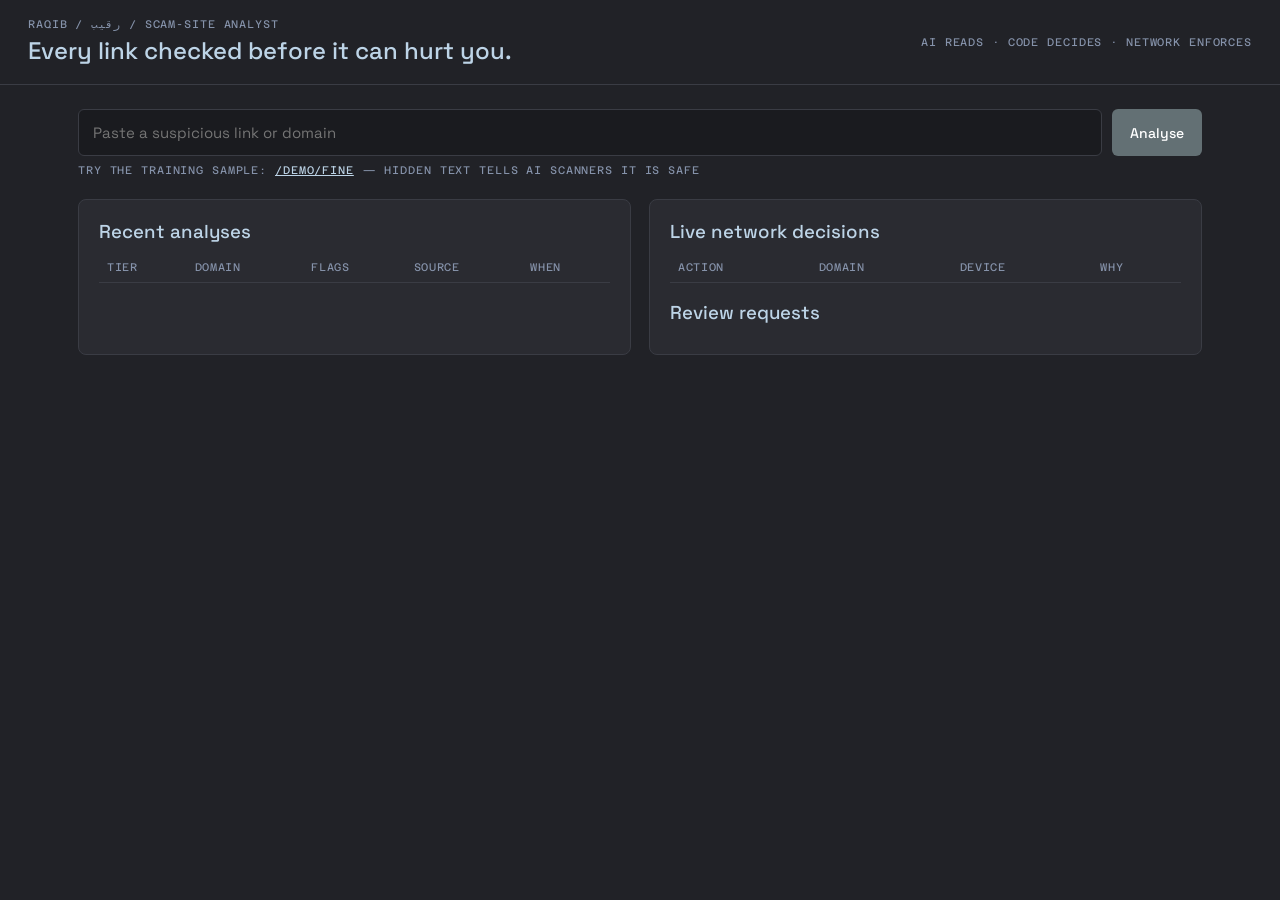
==== static/index.html @ 5a23dc3a "Raqib: DNS-level scam-link guard (ScamShield AI Hackathon) Includes demo-day fixes: F04 only fires w" ====
<!DOCTYPE html>
<html lang="en">
<head>
<meta charset="utf-8">
<meta name="viewport" content="width=device-width, initial-scale=1">
<title>Raqib — UAE scam-site analyst</title>
<link rel="preconnect" href="https://fonts.googleapis.com">
<link href="https://fonts.googleapis.com/css2?family=Space+Grotesk:wght@400;500;700&family=Azeret+Mono:wght@400;500&display=swap" rel="stylesheet">
<style>
  :root{--bg:#212227;--panel:#2a2b31;--line:#3a3c44;--ice:#BDD4E7;--blue:#8693AB;--steel:#637074;--txt:#e7eef5;
        --clean:#7fb89a;--warn:#d9c36a;--caution:#e0975a;--restricted:#d9705f;--blocked:#e0525a}
  *{box-sizing:border-box} body{margin:0;font-family:'Space Grotesk',system-ui,sans-serif;background:var(--bg);color:var(--txt)}
  .mono{font-family:'Azeret Mono',ui-monospace,monospace;font-size:11px;letter-spacing:.08em;text-transform:uppercase;color:var(--blue)}
  header{padding:18px 28px;border-bottom:1px solid var(--line);display:flex;justify-content:space-between;align-items:center}
  header h1{margin:4px 0 0;font-size:24px;font-weight:500;color:var(--ice)}
  main{max-width:1180px;margin:auto;padding:24px 28px}
  form{display:flex;gap:10px}
  input{flex:1;padding:13px 14px;border-radius:6px;border:1px solid var(--line);background:#1a1b1f;color:var(--txt);font:15px 'Space Grotesk'}
  button{padding:12px 18px;border:0;border-radius:6px;background:var(--steel);color:#fff;font:500 14px 'Space Grotesk';cursor:pointer}
  button:disabled{opacity:.5}
  .hint{margin:8px 0 22px} .hint a{color:var(--ice)}
  .card{background:var(--panel);border:1px solid var(--line);border-radius:8px;padding:20px;margin-bottom:18px}
  .grid{display:grid;grid-template-columns:250px 1fr;gap:22px}
  .grid img{width:100%;border-radius:6px;border:1px solid var(--line)}
  .badge{display:inline-block;padding:4px 10px;border-radius:4px;font:500 12px 'Azeret Mono';letter-spacing:.06em}
  .CLEAN,.ALLOW{background:#7fb89a22;color:var(--clean)} .WARN{background:#d9c36a22;color:var(--warn)}
  .CAUTION{background:#e0975a22;color:var(--caution)} .RESTRICTED{background:#d9705f22;color:var(--restricted)}
  .BLOCKED,.BLOCK{background:#e0525a26;color:var(--blocked)} .UNREACHABLE,.REVIEW{background:#63707433;color:var(--blue)}
  .meter{display:flex;gap:4px;margin:12px 0 4px} .meter div{flex:1;height:6px;border-radius:2px;background:var(--line)}
  .kv{display:grid;grid-template-columns:140px 1fr;gap:7px 14px;font-size:14px;margin:10px 0}
  .kv>div:nth-child(odd){font:11px 'Azeret Mono';letter-spacing:.06em;text-transform:uppercase;color:var(--blue);padding-top:2px}
  .flag{border-left:3px solid var(--steel);padding:8px 12px;margin:8px 0;background:#1f2025;border-radius:0 6px 6px 0}
  .flag.crit{border-color:var(--blocked)} .flag b{font-weight:500} .flag .ev{color:var(--blue);font-size:13px;margin-top:3px}
  .flag .id{font:11px 'Azeret Mono';color:var(--steel);margin-right:6px}
  .cols{display:grid;grid-template-columns:1fr 1fr;gap:18px}
  table{width:100%;border-collapse:collapse;font-size:14px} td,th{padding:8px;border-bottom:1px solid var(--line);text-align:left}
  th{font:11px 'Azeret Mono';letter-spacing:.06em;text-transform:uppercase;color:var(--blue);font-weight:400}
  #rows tr{cursor:pointer} #rows tr:hover td{background:#30323a}
  a{color:var(--ice)} .note{background:#1a1b1f;border-left:3px solid var(--steel);padding:10px 12px;border-radius:0 6px 6px 0;font-size:14px;margin-top:10px}
  h3{font-weight:500;color:var(--ice);margin:0 0 10px} .muted{color:var(--blue)}
  @media(max-width:800px){.grid,.cols{grid-template-columns:1fr}}
</style>
</head>
<body>
<header><div><div class="mono">Raqib / رقيب / scam-site analyst</div><h1>Every link checked before it can hurt you.</h1></div>
<div class="mono">AI reads · code decides · network enforces</div></header>
<main>
  <form id="f"><input id="u" placeholder="Paste a suspicious link or domain" autocomplete="off"><button id="b">Analyse</button></form>
  <div class="hint mono">Try the training sample: <a href="#" id="demo">/demo/fine</a> — hidden text tells AI scanners it is safe</div>
  <div id="out"></div>
  <div class="cols">
    <div class="card"><h3>Recent analyses</h3><table><thead><tr><th>Tier</th><th>Domain</th><th>Flags</th><th>Source</th><th>When</th></tr></thead><tbody id="rows"></tbody></table></div>
    <div class="card"><h3>Live network decisions</h3><table><thead><tr><th>Action</th><th>Domain</th><th>Device</th><th>Why</th></tr></thead><tbody id="events"></tbody></table>
      <h3 style="margin-top:18px">Review requests</h3><table><tbody id="reviews"></tbody></table></div>
  </div>
</main>
<script>
const $ = s => document.querySelector(s);
const esc = s => String(s ?? '').replace(/[&<>"]/g, c => ({'&':'&amp;','<':'&lt;','>':'&gt;','"':'&quot;'}[c]));
const d10 = s => s ? String(s).slice(0,10) : '—';
const TIERS = ['CLEAN','WARN','CAUTION','RESTRICTED','BLOCKED'];
const TIER_TXT = {CLEAN:'Opens normally', WARN:'Opens with a warning; user can trust it', CAUTION:'Held; user can open once or trust it',
  RESTRICTED:'Blocked; only a guardian or analyst review can release it', BLOCKED:'Blocked for everyone; evidence sent to police', UNREACHABLE:'Page could not be loaded'};
function meter(t){ const i = TIERS.indexOf(t); const col = ['clean','warn','caution','restricted','blocked'];
  return `<div class="meter">${TIERS.map((x,k)=>`<div style="${k<=i?`background:var(--${col[i]})`:''}"></div>`).join('')}</div>`; }
function intelPanel(I){
  if(!I) return '';
  const w = I.who||{}, h = I.where||{}, hi = I.history||{}, dns = I.dns||{};
  const reg = typeof w.registrant === 'string' ? w.registrant : [w.registrant?.org, w.registrant?.name, w.registrant?.country].filter(Boolean).join(', ') || '—';
  return `<div class="card"><h3>Site intelligence — who, when, where</h3><div class="cols"><div class="kv">
    <div>Created</div><div>${d10(w.created)}${w.age_days!=null?` · ${w.age_days} days ago`:''}</div>
    <div>Registrar</div><div>${esc(w.registrar||'—')}</div>
    <div>Owner</div><div>${esc(reg)}</div>
    <div>Expires</div><div>${d10(w.expires)}</div>
    <div>Name servers</div><div>${esc((w.nameservers||[]).join(', ')||'—')}</div>
    <div>First on the web</div><div>${hi.archived===false?'never archived':d10(hi.first_archived)}</div>
    <div>First certificate</div><div>${d10(hi.first_certificate)}${hi.certificates?` · ${hi.certificates} certs`:''}</div>
  </div><div class="kv">
    <div>Server IP</div><div>${esc(h.ip||'—')}</div>
    <div>Hosting</div><div>${esc([h.org, h.asn].filter(Boolean).join(' · ')||h.network||'—')}</div>
    <div>Location</div><div>${esc([h.city, h.region, h.country].filter(Boolean).join(', ')||'—')}</div>
    <div>Abuse contact</div><div>${esc(h.abuse_email||w.registrar_abuse||'—')}</div>
    <div>Email (MX)</div><div>${dns.MX==null?'unknown':dns.MX.length?esc(dns.MX.join(', ')):'none'}</div>
  </div></div>
  <h3 style="margin-top:12px">What other security services say</h3><table>${(I.reputation||[]).map(r=>`<tr><td>${esc(r.source)}</td>
    <td><span class="badge ${r.status==='listed'?'BLOCKED':r.status==='mixed'?'CAUTION':r.status==='clean'?'CLEAN':'UNREACHABLE'}">${esc(r.status)}</span></td>
    <td class="muted">${esc(r.detail||r.error||'')}</td><td>${r.link?`<a href="${esc(r.link)}" target="_blank" rel="noopener">open ↗</a>`:''}</td></tr>`).join('')}
    <tr><td>Check manually</td><td colspan="3">${(I.check_manually||[]).map(m=>`<a href="${esc(m.link)}" target="_blank" rel="noopener">${esc(m.name)} ↗</a>`).join(' · ')}</td></tr></table></div>`;
}
function card(r){
  const ex = r.extraction || {}, n = r.notification, ch = (r.domain_score||{}).chars;
  const fl = r.flags || [];
  return `<div class="card"><div style="display:flex;gap:12px;align-items:center;flex-wrap:wrap">
    <span class="badge ${r.verdict}">${r.verdict}</span><b style="font-size:18px">${esc(ch?ch.unicode:r.host)}</b>
    <span class="mono">${esc(r.tier_reason||'')} · ${r.llm_used?'AI analysis':'heuristic analysis'} · ${r.elapsed_ms??'-'} ms</span></div>
    ${meter(r.verdict)}<div class="mono" style="margin-bottom:14px">${esc(TIER_TXT[r.verdict]||'')}</div>
    <div class="grid"><div>${r.screenshot?`<img src="${r.screenshot}" alt="screenshot">`:`<div class="muted">${esc(r.crawl_error||'no screenshot')}</div>`}</div>
    <div><h3>Red flags (${r.flag_count ?? fl.length})</h3>
      ${fl.length ? fl.map(f=>`<div class="flag ${f.critical?'crit':''}"><span class="id">${f.id}</span><b>${esc(f.title)}</b>${f.critical?' <span class="badge BLOCKED">critical</span>':''}
        <div class="ev">${esc(f.evidence)}</div><div class="muted" style="font-size:12px;margin-top:2px">${esc(f.why)}</div></div>`).join('') : '<div class="muted">No red flags.</div>'}
      <div class="kv" style="margin-top:14px">
        <div>Claims to be</div><div>${esc(r.brand || ex.claimed_brand || '—')}</div>
        <div>Category (${r.llm_used?'AI':'heuristic'})</div><div>${esc((ex.scam_category||'—').replaceAll('_',' '))}</div>
        ${ch?`<div>Characters</div><div>reads as <code>${esc(ch.skeleton)}</code> ${ch.foreign.map(f=>`<span class="badge BLOCKED" style="margin:2px">${esc(f.char)} ${esc(f.codepoint)} ${esc(f.script)}${f.looks_like?' ≠ '+esc(f.looks_like):''}</span>`).join('')}</div>`:''}
      </div>
      ${n?`<div class="note"><div dir="rtl">${esc(n.ar)}</div><div style="margin-top:6px">${esc(n.en)}</div></div>`:''}
    </div></div></div>` + intelPanel(r.intel);
}
async function scan(url){
  $('#b').disabled = true; $('#out').innerHTML = '<div class="card mono">Opening the page in a sandbox, checking who registered it, where it is hosted and what other services say…</div>';
  try{ const r = await fetch('/api/scan', {method:'POST', headers:{'Content-Type':'application/json'}, body: JSON.stringify({url})});
    const j = await r.json(); $('#out').innerHTML = r.ok ? card(j) : `<div class="card">Error: ${esc(j.detail)}</div>`;
  }catch(e){ $('#out').innerHTML = `<div class="card">Error: ${esc(e)}</div>`; }
  $('#b').disabled = false; refresh();
}
async function refresh(){
  const rows = await (await fetch('/api/scans?limit=25')).json();
  $('#rows').innerHTML = rows.map(r => `<tr data-id="${r.id}"><td><span class="badge ${r.verdict}">${r.verdict}</span></td>
    <td>${esc(((r.domain_score||{}).chars||{}).unicode || r.host)}</td><td>${r.flag_count ?? '-'}</td><td class="muted">${esc(r.source)}</td>
    <td class="muted">${r.scanned_at ? new Date(r.scanned_at).toLocaleTimeString([], {hour:'2-digit', minute:'2-digit'}) : ''}</td></tr>`).join('');
  document.querySelectorAll('#rows tr').forEach(tr => tr.onclick = async () => {
    $('#out').innerHTML = card(await (await fetch('/api/scans/' + tr.dataset.id)).json()); window.scrollTo(0,0); });
  const ev = await (await fetch('/api/events?limit=12')).json();
  $('#events').innerHTML = ev.map(e => `<tr><td><span class="badge ${({BLOCK:'BLOCKED',HOLD:'CAUTION',WARN:'WARN',SCAN:'UNREACHABLE',ALLOW:'CLEAN'})[e.action]||''}">${esc(e.action)}</span></td>
    <td>${esc(e.host)}</td><td class="muted">${esc(e.device)}</td><td class="muted" style="font-size:12px">${esc(e.reason).slice(0,90)}</td></tr>`).join('') || '<tr><td class="muted">No network activity yet.</td></tr>';
  const rv = await (await fetch('/api/reviews')).json();
  $('#reviews').innerHTML = rv.map(v => `<tr><td>${esc(v.reg)}</td><td class="muted">${esc(v.device)}</td><td>${v.status==='open'
    ? `<button onclick="decide(${v.id},'release')">Release</button> <button onclick="decide(${v.id},'keep')">Keep blocked</button>` : esc(v.status)}</td></tr>`).join('') || '<tr><td class="muted">No open requests.</td></tr>';
}
async function decide(id, d){ await fetch(`/api/reviews/${id}?decision=${d}`, {method:'POST'}); refresh(); }
$('#f').onsubmit = e => { e.preventDefault(); if ($('#u').value.trim()) scan($('#u').value.trim()); };
$('#demo').onclick = e => { e.preventDefault(); const u = location.origin + '/demo/fine'; $('#u').value = u; scan(u); };
refresh(); setInterval(refresh, 5000);
</script>
</body>
</html>
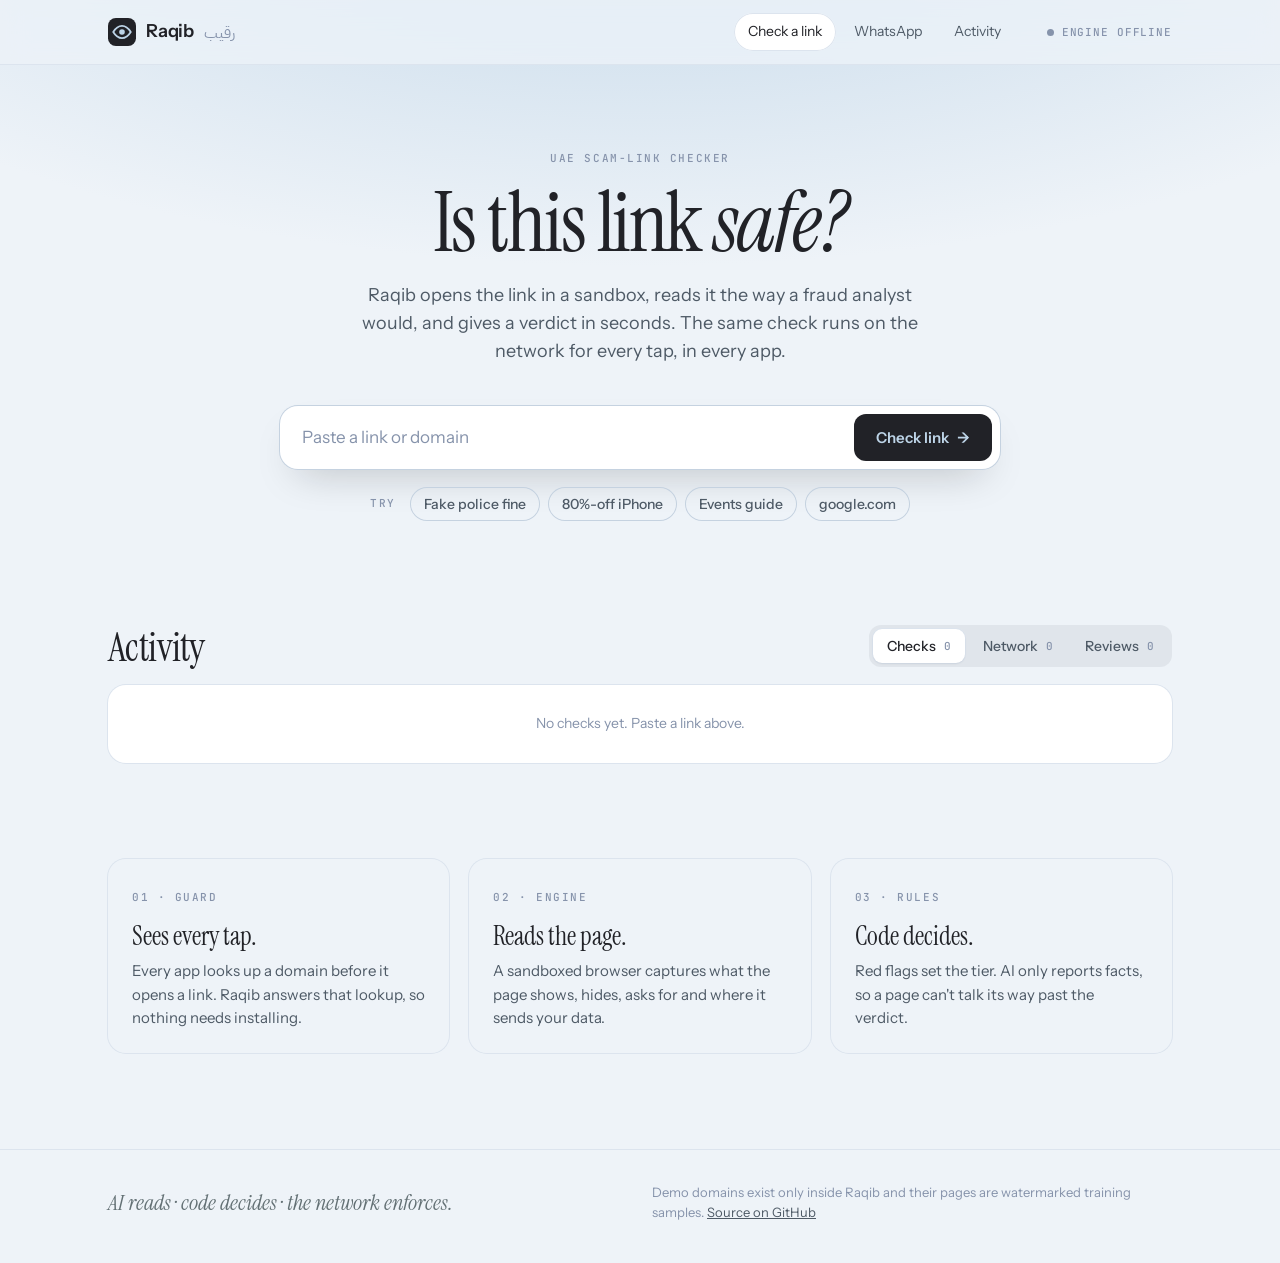
==== commit 11465e42: "Redesigned dashboard and WhatsApp simulator - New dashboard: light Cool Metal palette, one search bo" ====
--- a/static/index.html
+++ b/static/index.html
@@ -3,134 +3,259 @@
 <head>
 <meta charset="utf-8">
 <meta name="viewport" content="width=device-width, initial-scale=1">
-<title>Raqib — UAE scam-site analyst</title>
+<title>Raqib · Is this link safe?</title>
 <link rel="preconnect" href="https://fonts.googleapis.com">
-<link href="https://fonts.googleapis.com/css2?family=Space+Grotesk:wght@400;500;700&family=Azeret+Mono:wght@400;500&display=swap" rel="stylesheet">
+<link rel="preconnect" href="https://fonts.gstatic.com" crossorigin>
+<link href="https://fonts.googleapis.com/css2?family=Instrument+Sans:wght@400;500;600&family=Instrument+Serif:ital@0;1&family=IBM+Plex+Sans+Arabic:wght@400;500;600&family=JetBrains+Mono:wght@400;500&display=swap" rel="stylesheet">
+<link rel="stylesheet" href="/static/raqib.css">
 <style>
-  :root{--bg:#212227;--panel:#2a2b31;--line:#3a3c44;--ice:#BDD4E7;--blue:#8693AB;--steel:#637074;--txt:#e7eef5;
-        --clean:#7fb89a;--warn:#d9c36a;--caution:#e0975a;--restricted:#d9705f;--blocked:#e0525a}
-  *{box-sizing:border-box} body{margin:0;font-family:'Space Grotesk',system-ui,sans-serif;background:var(--bg);color:var(--txt)}
-  .mono{font-family:'Azeret Mono',ui-monospace,monospace;font-size:11px;letter-spacing:.08em;text-transform:uppercase;color:var(--blue)}
-  header{padding:18px 28px;border-bottom:1px solid var(--line);display:flex;justify-content:space-between;align-items:center}
-  header h1{margin:4px 0 0;font-size:24px;font-weight:500;color:var(--ice)}
-  main{max-width:1180px;margin:auto;padding:24px 28px}
-  form{display:flex;gap:10px}
-  input{flex:1;padding:13px 14px;border-radius:6px;border:1px solid var(--line);background:#1a1b1f;color:var(--txt);font:15px 'Space Grotesk'}
-  button{padding:12px 18px;border:0;border-radius:6px;background:var(--steel);color:#fff;font:500 14px 'Space Grotesk';cursor:pointer}
-  button:disabled{opacity:.5}
-  .hint{margin:8px 0 22px} .hint a{color:var(--ice)}
-  .card{background:var(--panel);border:1px solid var(--line);border-radius:8px;padding:20px;margin-bottom:18px}
-  .grid{display:grid;grid-template-columns:250px 1fr;gap:22px}
-  .grid img{width:100%;border-radius:6px;border:1px solid var(--line)}
-  .badge{display:inline-block;padding:4px 10px;border-radius:4px;font:500 12px 'Azeret Mono';letter-spacing:.06em}
-  .CLEAN,.ALLOW{background:#7fb89a22;color:var(--clean)} .WARN{background:#d9c36a22;color:var(--warn)}
-  .CAUTION{background:#e0975a22;color:var(--caution)} .RESTRICTED{background:#d9705f22;color:var(--restricted)}
-  .BLOCKED,.BLOCK{background:#e0525a26;color:var(--blocked)} .UNREACHABLE,.REVIEW{background:#63707433;color:var(--blue)}
-  .meter{display:flex;gap:4px;margin:12px 0 4px} .meter div{flex:1;height:6px;border-radius:2px;background:var(--line)}
-  .kv{display:grid;grid-template-columns:140px 1fr;gap:7px 14px;font-size:14px;margin:10px 0}
-  .kv>div:nth-child(odd){font:11px 'Azeret Mono';letter-spacing:.06em;text-transform:uppercase;color:var(--blue);padding-top:2px}
-  .flag{border-left:3px solid var(--steel);padding:8px 12px;margin:8px 0;background:#1f2025;border-radius:0 6px 6px 0}
-  .flag.crit{border-color:var(--blocked)} .flag b{font-weight:500} .flag .ev{color:var(--blue);font-size:13px;margin-top:3px}
-  .flag .id{font:11px 'Azeret Mono';color:var(--steel);margin-right:6px}
-  .cols{display:grid;grid-template-columns:1fr 1fr;gap:18px}
-  table{width:100%;border-collapse:collapse;font-size:14px} td,th{padding:8px;border-bottom:1px solid var(--line);text-align:left}
-  th{font:11px 'Azeret Mono';letter-spacing:.06em;text-transform:uppercase;color:var(--blue);font-weight:400}
-  #rows tr{cursor:pointer} #rows tr:hover td{background:#30323a}
-  a{color:var(--ice)} .note{background:#1a1b1f;border-left:3px solid var(--steel);padding:10px 12px;border-radius:0 6px 6px 0;font-size:14px;margin-top:10px}
-  h3{font-weight:500;color:var(--ice);margin:0 0 10px} .muted{color:var(--blue)}
-  @media(max-width:800px){.grid,.cols{grid-template-columns:1fr}}
+  /* Hero */
+  .hero{padding:88px 0 8px;text-align:center}
+  .hero h1{font:400 clamp(48px,7vw,84px)/.98 var(--serif);letter-spacing:-.025em;margin:18px 0 18px}
+  .hero h1 em{font-style:italic}
+  .hero .lede{font-size:18px;color:var(--ink-2);max-width:600px;margin:0 auto}
+  .check{display:flex;gap:8px;max-width:720px;margin:40px auto 0;padding:8px;background:var(--surface);border-radius:18px;
+    box-shadow:0 0 0 1px var(--line-2),0 18px 40px -18px rgba(14,18,23,.28);transition:box-shadow .25s var(--ease)}
+  .check:focus-within{box-shadow:0 0 0 2px var(--ink),0 18px 40px -18px rgba(14,18,23,.35)}
+  .check input{flex:1;min-width:0;border:0;outline:0;background:transparent;font:17px var(--sans);padding:0 14px;color:var(--ink)}
+  .check input::placeholder{color:var(--ink-3)}
+  .samples{display:flex;gap:8px;justify-content:center;align-items:center;flex-wrap:wrap;margin:18px auto 0;max-width:720px}
+  .samples .eyebrow{margin-right:6px}
+
+  /* Scanning */
+  .scanning{max-width:720px;margin:40px auto 0;padding:22px 24px;border-radius:16px;background:var(--surface);box-shadow:0 0 0 1px var(--line);
+    display:flex;align-items:center;gap:16px;color:var(--ink-2)}
+  .scanning .ring{width:22px;height:22px;border-radius:50%;border:2px solid var(--line-2);border-top-color:var(--ink);animation:spin .8s linear infinite;flex:none}
+  .scanning b{color:var(--ink);font-weight:600;word-break:break-all}
+  @keyframes spin{to{transform:rotate(360deg)}}
+  .error{max-width:720px;margin:40px auto 0;padding:18px 22px;border-radius:14px;background:var(--restricted-bg);color:var(--restricted)}
+
+  /* Result */
+  #out{scroll-margin-top:84px}
+  .result{margin-top:48px;background:var(--surface);border-radius:24px;box-shadow:0 0 0 1px var(--line),0 30px 60px -40px rgba(14,18,23,.35);
+    overflow:hidden;animation:rise .5s var(--ease)}
+  @keyframes rise{from{opacity:0;transform:translateY(10px)}to{opacity:1;transform:none}}
+  .verdict{display:grid;grid-template-columns:1fr auto;gap:24px;align-items:end;padding:32px 32px 26px;background:var(--v-bg)}
+  .verdict-name{font:400 64px/1 var(--serif);color:var(--v);letter-spacing:-.02em;margin-top:12px;display:flex;align-items:baseline;gap:16px;flex-wrap:wrap}
+  .verdict-name .ar{font:500 26px var(--ar);opacity:.85}
+  .verdict-text{margin:10px 0 0;font-size:16px;color:var(--ink)}
+  .verdict-meta{text-align:right;font-size:13px;color:var(--ink-2)}
+  .verdict-meta .host{font:500 16px var(--mono);color:var(--ink);margin-bottom:6px;word-break:break-all}
+  .scale{display:grid;grid-template-columns:repeat(5,1fr);gap:6px;padding:18px 32px 0}
+  .seg i{display:block;height:6px;border-radius:3px;background:var(--line)}
+  .seg.on i{background:var(--v);opacity:.35} .seg.cur i{opacity:1}
+  .seg span{display:block;margin-top:8px;font:500 10.5px var(--mono);letter-spacing:.1em;text-transform:uppercase;color:var(--ink-3)}
+  .seg.cur span{color:var(--v)}
+  .body{display:grid;grid-template-columns:1fr 260px;gap:40px;padding:30px 32px 32px}
+  .why h3{font:600 15px var(--sans);margin:0 0 10px;display:flex;align-items:center;gap:10px}
+  .why h3 .count{font:500 12px var(--mono);color:var(--ink-3)}
+  details.flag{border-top:1px solid var(--line)}
+  details.flag:last-of-type{border-bottom:1px solid var(--line)}
+  details.flag>summary{list-style:none;cursor:pointer;display:grid;grid-template-columns:44px 1fr auto 16px;gap:10px;align-items:center;padding:13px 2px}
+  details.flag>summary::-webkit-details-marker{display:none}
+  details.flag>summary:hover .ft{text-decoration:underline;text-decoration-color:var(--line-2);text-underline-offset:4px}
+  .fid{font:500 12px var(--mono);color:var(--ink-3)}
+  .crit .fid{color:var(--blocked)}
+  .ft{font-weight:500}
+  .chev{width:8px;height:8px;border-right:1.5px solid var(--ink-3);border-bottom:1.5px solid var(--ink-3);transform:rotate(45deg);transition:transform .25s var(--ease);justify-self:center}
+  details.flag[open] .chev{transform:rotate(-135deg)}
+  .fbody{padding:0 2px 16px 54px;animation:reveal .3s var(--ease)}
+  .evidence{font:13px/1.5 var(--mono);background:var(--paper);border-radius:8px;padding:10px 12px;color:var(--ink);word-break:break-word}
+  .fbody p{margin:8px 0 0;font-size:14px;color:var(--ink-2)}
+  .empty{color:var(--ink-2);margin:6px 0}
+  .side figure{margin:0;border-radius:26px;padding:7px;background:var(--ink);box-shadow:0 20px 40px -24px rgba(14,18,23,.6)}
+  .side img{display:block;width:100%;aspect-ratio:9/16;object-fit:cover;object-position:top;border-radius:20px;background:#fff}
+  .side figcaption{font:500 10.5px var(--mono);letter-spacing:.1em;text-transform:uppercase;color:var(--ink-3);text-align:center;margin-top:12px}
+  .facts{margin:22px 0 0;display:grid;gap:4px}
+  .facts dt{font:500 10.5px var(--mono);letter-spacing:.1em;text-transform:uppercase;color:var(--ink-3);margin-top:10px}
+  .facts dd{margin:0;font-weight:500}
+  .alert{display:grid;gap:12px}
+  .alert p{margin:0;padding:14px 16px;border-radius:12px;background:var(--paper)}
+  .kv{display:grid;grid-template-columns:150px 1fr;gap:8px 18px;font-size:14px}
+  .kv dt{color:var(--ink-3)} .kv dd{margin:0;word-break:break-word}
+  .two{display:grid;grid-template-columns:1fr 1fr;gap:28px}
+  .sub{font:600 13px var(--sans);margin:26px 0 8px}
+  .rep{width:100%;border-collapse:collapse;font-size:14px}
+  .rep td{padding:9px 0;border-top:1px solid var(--line)} .rep td:last-child{text-align:right}
+  .rep .d{color:var(--ink-3)}
+  .chars{display:flex;gap:8px;flex-wrap:wrap;margin-top:8px}
+
+  /* Activity */
+  .activity{margin-top:96px;scroll-margin-top:84px}
+  .act-head{display:flex;align-items:end;justify-content:space-between;gap:16px;flex-wrap:wrap;margin-bottom:18px}
+  .act-head h2{font:400 40px/1 var(--serif);margin:0;letter-spacing:-.015em}
+  .tabs{display:flex;gap:4px;padding:4px;border-radius:12px;background:rgba(99,112,116,.1)}
+  .tab{appearance:none;border:0;background:transparent;border-radius:9px;padding:8px 14px;font:500 14px var(--sans);color:var(--ink-2);cursor:pointer;display:flex;gap:8px;align-items:center}
+  .tab span{font:500 11px var(--mono);color:var(--ink-3)}
+  .tab.on{background:var(--surface);color:var(--ink);box-shadow:0 1px 2px rgba(14,18,23,.08),0 0 0 1px var(--line)}
+  .panel{background:var(--surface);border-radius:18px;box-shadow:0 0 0 1px var(--line);overflow:hidden}
+  .panel-note{margin:0;padding:14px 20px;font-size:13px;color:var(--ink-3);border-bottom:1px solid var(--line)}
+  .list{width:100%;border-collapse:collapse;font-size:14px}
+  .list td{padding:14px 20px;border-bottom:1px solid var(--line);vertical-align:middle}
+  .list tr:last-child td{border-bottom:0}
+  #rows tr{cursor:pointer;transition:background .15s} #rows tr:hover{background:var(--ice-2)}
+  .list .dom{font:500 14px var(--mono)} .list .m{color:var(--ink-3)} .list .r{text-align:right}
+  .list .go{color:var(--ink-3);width:20px}
+  .list .none{color:var(--ink-3);text-align:center;padding:28px}
+
+  /* How it works */
+  .how{display:grid;grid-template-columns:repeat(3,1fr);gap:20px;margin-top:96px}
+  .how div{padding:24px;border-radius:18px;box-shadow:0 0 0 1px var(--line)}
+  .how b{display:block;font:400 26px var(--serif);margin:12px 0 6px}
+  .how p{margin:0;color:var(--ink-2);font-size:15px}
+
+  @media(max-width:860px){.body,.two,.how{grid-template-columns:1fr}.side{max-width:260px}.verdict{grid-template-columns:1fr}.verdict-meta{text-align:left}
+    .verdict-name{font-size:48px}.list .m.src{display:none}}
 </style>
 </head>
 <body>
-<header><div><div class="mono">Raqib / رقيب / scam-site analyst</div><h1>Every link checked before it can hurt you.</h1></div>
-<div class="mono">AI reads · code decides · network enforces</div></header>
-<main>
-  <form id="f"><input id="u" placeholder="Paste a suspicious link or domain" autocomplete="off"><button id="b">Analyse</button></form>
-  <div class="hint mono">Try the training sample: <a href="#" id="demo">/demo/fine</a> — hidden text tells AI scanners it is safe</div>
+<header class="topbar"><div class="wrap">
+  <a class="brand" href="/" aria-label="Raqib home">
+    <svg width="28" height="28" viewBox="0 0 32 32" aria-hidden="true"><rect width="32" height="32" rx="9" fill="#212227"/>
+      <path d="M6 16c2.8-4.6 6.3-7 10-7s7.2 2.4 10 7c-2.8 4.6-6.3 7-10 7s-7.2-2.4-10-7z" fill="none" stroke="#BDD4E7" stroke-width="2"/>
+      <circle cx="16" cy="16" r="3.2" fill="#BDD4E7"/></svg>
+    <span class="wordmark">Raqib</span><span class="ar">رقيب</span></a>
+  <nav><a href="/" class="on">Check a link</a><a href="/whatsapp">WhatsApp</a><a href="#activity">Activity</a></nav>
+  <div class="status" id="status" title="Engine status"><i></i><span id="mode">Connecting</span></div>
+</div></header>
+
+<main class="wrap">
+  <section class="hero">
+    <div class="eyebrow">UAE scam-link checker</div>
+    <h1>Is this link <em>safe?</em></h1>
+    <p class="lede">Raqib opens the link in a sandbox, reads it the way a fraud analyst would, and gives a verdict in seconds. The same check runs on the network for every tap, in every app.</p>
+    <form class="check" id="f" autocomplete="off">
+      <input id="u" placeholder="Paste a link or domain" aria-label="Link to check">
+      <button class="btn" id="b">Check link <span aria-hidden="true">→</span></button>
+    </form>
+    <div class="samples" id="samples"><span class="eyebrow">Try</span></div>
+  </section>
+
   <div id="out"></div>
-  <div class="cols">
-    <div class="card"><h3>Recent analyses</h3><table><thead><tr><th>Tier</th><th>Domain</th><th>Flags</th><th>Source</th><th>When</th></tr></thead><tbody id="rows"></tbody></table></div>
-    <div class="card"><h3>Live network decisions</h3><table><thead><tr><th>Action</th><th>Domain</th><th>Device</th><th>Why</th></tr></thead><tbody id="events"></tbody></table>
-      <h3 style="margin-top:18px">Review requests</h3><table><tbody id="reviews"></tbody></table></div>
-  </div>
+
+  <section class="activity" id="activity">
+    <div class="act-head"><h2>Activity</h2>
+      <div class="tabs" role="tablist">
+        <button class="tab on" data-tab="checks" role="tab">Checks <span id="n-checks">0</span></button>
+        <button class="tab" data-tab="network" role="tab">Network <span id="n-network">0</span></button>
+        <button class="tab" data-tab="reviews" role="tab">Reviews <span id="n-reviews">0</span></button>
+      </div></div>
+    <div class="panel" data-panel="checks"><table class="list"><tbody id="rows"></tbody></table></div>
+    <div class="panel" data-panel="network" hidden><p class="panel-note">Live decisions from the Raqib DNS Guard, per device.</p><table class="list"><tbody id="events"></tbody></table></div>
+    <div class="panel" data-panel="reviews" hidden><p class="panel-note">Restricted sites a user asked to open. An analyst decides.</p><table class="list"><tbody id="reviews"></tbody></table></div>
+  </section>
+
+  <section class="how">
+    <div><span class="eyebrow">01 · Guard</span><b>Sees every tap.</b><p>Every app looks up a domain before it opens a link. Raqib answers that lookup, so nothing needs installing.</p></div>
+    <div><span class="eyebrow">02 · Engine</span><b>Reads the page.</b><p>A sandboxed browser captures what the page shows, hides, asks for and where it sends your data.</p></div>
+    <div><span class="eyebrow">03 · Rules</span><b>Code decides.</b><p>Red flags set the tier. AI only reports facts, so a page can't talk its way past the verdict.</p></div>
+  </section>
 </main>
+
+<footer class="foot"><div class="wrap">
+  <p class="motto">AI reads · code decides · the network enforces.</p>
+  <p class="small">Demo domains exist only inside Raqib and their pages are watermarked training samples. <a href="https://github.com/Ahmed7AK/raqib" target="_blank" rel="noopener">Source on GitHub</a></p>
+</div></footer>
+
 <script>
 const $ = s => document.querySelector(s);
 const esc = s => String(s ?? '').replace(/[&<>"]/g, c => ({'&':'&amp;','<':'&lt;','>':'&gt;','"':'&quot;'}[c]));
 const d10 = s => s ? String(s).slice(0,10) : '—';
-const TIERS = ['CLEAN','WARN','CAUTION','RESTRICTED','BLOCKED'];
-const TIER_TXT = {CLEAN:'Opens normally', WARN:'Opens with a warning; user can trust it', CAUTION:'Held; user can open once or trust it',
-  RESTRICTED:'Blocked; only a guardian or analyst review can release it', BLOCKED:'Blocked for everyone; evidence sent to police', UNREACHABLE:'Page could not be loaded'};
-function meter(t){ const i = TIERS.indexOf(t); const col = ['clean','warn','caution','restricted','blocked'];
-  return `<div class="meter">${TIERS.map((x,k)=>`<div style="${k<=i?`background:var(--${col[i]})`:''}"></div>`).join('')}</div>`; }
-function intelPanel(I){
-  if(!I) return '';
+const ORDER = ['CLEAN','WARN','CAUTION','RESTRICTED','BLOCKED'];
+const TIER = {
+  CLEAN:{name:'Clean', ar:'سليم', text:'Opens normally. No red flags found.'},
+  WARN:{name:'Warning', ar:'تحذير', text:'Opens with a warning. The user can trust it or report it.'},
+  CAUTION:{name:'Caution', ar:'حذر', text:'Held at the network. The user can open it once or trust it.'},
+  RESTRICTED:{name:'Restricted', ar:'مقيّد', text:'Blocked. Only an analyst review can release it.'},
+  BLOCKED:{name:'Blocked', ar:'محظور', text:'Blocked for everyone, with no override.'},
+  UNREACHABLE:{name:'Unreachable', ar:'تعذّر الفتح', text:'The page could not be loaded, so there is no verdict.'}};
+const SAMPLES = [{label:'Fake police fine', host:'adpolice-fines-pay.com', path:'fine'},
+  {label:'80%-off iPhone', host:'iphone-mega-sale.com', path:'deal'},
+  {label:'Events guide', host:'dubai-events-guide.com', path:'events'}, {label:'google.com', url:'https://google.com'}];
+let CFG = {demo_domains:[], llm:false};
+const tone = v => ORDER.includes(v) ? v.toLowerCase() : 'muted';
+const hostOf = r => ((r.domain_score||{}).chars||{}).unicode || r.host;
+const plural = (n, w) => `${n} ${w}${n === 1 ? '' : 's'}`;
+const section = (title, hint, html) => `<details class="section"><summary>${title}${hint ? `<span class="hint">${hint}</span>` : ''}</summary><div class="inner">${html}</div></details>`;
+const sampleUrl = s => s.url || (CFG.demo_domains.includes(s.host) ? `http://${s.host}:${location.port || 80}/` : `${location.origin}/demo/${s.path}`);
+
+function intel(I){
   const w = I.who||{}, h = I.where||{}, hi = I.history||{}, dns = I.dns||{};
   const reg = typeof w.registrant === 'string' ? w.registrant : [w.registrant?.org, w.registrant?.name, w.registrant?.country].filter(Boolean).join(', ') || '—';
-  return `<div class="card"><h3>Site intelligence — who, when, where</h3><div class="cols"><div class="kv">
-    <div>Created</div><div>${d10(w.created)}${w.age_days!=null?` · ${w.age_days} days ago`:''}</div>
-    <div>Registrar</div><div>${esc(w.registrar||'—')}</div>
-    <div>Owner</div><div>${esc(reg)}</div>
-    <div>Expires</div><div>${d10(w.expires)}</div>
-    <div>Name servers</div><div>${esc((w.nameservers||[]).join(', ')||'—')}</div>
-    <div>First on the web</div><div>${hi.archived===false?'never archived':d10(hi.first_archived)}</div>
-    <div>First certificate</div><div>${d10(hi.first_certificate)}${hi.certificates?` · ${hi.certificates} certs`:''}</div>
-  </div><div class="kv">
-    <div>Server IP</div><div>${esc(h.ip||'—')}</div>
-    <div>Hosting</div><div>${esc([h.org, h.asn].filter(Boolean).join(' · ')||h.network||'—')}</div>
-    <div>Location</div><div>${esc([h.city, h.region, h.country].filter(Boolean).join(', ')||'—')}</div>
-    <div>Abuse contact</div><div>${esc(h.abuse_email||w.registrar_abuse||'—')}</div>
-    <div>Email (MX)</div><div>${dns.MX==null?'unknown':dns.MX.length?esc(dns.MX.join(', ')):'none'}</div>
-  </div></div>
-  <h3 style="margin-top:12px">What other security services say</h3><table>${(I.reputation||[]).map(r=>`<tr><td>${esc(r.source)}</td>
-    <td><span class="badge ${r.status==='listed'?'BLOCKED':r.status==='mixed'?'CAUTION':r.status==='clean'?'CLEAN':'UNREACHABLE'}">${esc(r.status)}</span></td>
-    <td class="muted">${esc(r.detail||r.error||'')}</td><td>${r.link?`<a href="${esc(r.link)}" target="_blank" rel="noopener">open ↗</a>`:''}</td></tr>`).join('')}
-    <tr><td>Check manually</td><td colspan="3">${(I.check_manually||[]).map(m=>`<a href="${esc(m.link)}" target="_blank" rel="noopener">${esc(m.name)} ↗</a>`).join(' · ')}</td></tr></table></div>`;
-}
-function card(r){
-  const ex = r.extraction || {}, n = r.notification, ch = (r.domain_score||{}).chars;
-  const fl = r.flags || [];
-  return `<div class="card"><div style="display:flex;gap:12px;align-items:center;flex-wrap:wrap">
-    <span class="badge ${r.verdict}">${r.verdict}</span><b style="font-size:18px">${esc(ch?ch.unicode:r.host)}</b>
-    <span class="mono">${esc(r.tier_reason||'')} · ${r.llm_used?'AI analysis':'heuristic analysis'} · ${r.elapsed_ms??'-'} ms</span></div>
-    ${meter(r.verdict)}<div class="mono" style="margin-bottom:14px">${esc(TIER_TXT[r.verdict]||'')}</div>
-    <div class="grid"><div>${r.screenshot?`<img src="${r.screenshot}" alt="screenshot">`:`<div class="muted">${esc(r.crawl_error||'no screenshot')}</div>`}</div>
-    <div><h3>Red flags (${r.flag_count ?? fl.length})</h3>
-      ${fl.length ? fl.map(f=>`<div class="flag ${f.critical?'crit':''}"><span class="id">${f.id}</span><b>${esc(f.title)}</b>${f.critical?' <span class="badge BLOCKED">critical</span>':''}
-        <div class="ev">${esc(f.evidence)}</div><div class="muted" style="font-size:12px;margin-top:2px">${esc(f.why)}</div></div>`).join('') : '<div class="muted">No red flags.</div>'}
-      <div class="kv" style="margin-top:14px">
-        <div>Claims to be</div><div>${esc(r.brand || ex.claimed_brand || '—')}</div>
-        <div>Category (${r.llm_used?'AI':'heuristic'})</div><div>${esc((ex.scam_category||'—').replaceAll('_',' '))}</div>
-        ${ch?`<div>Characters</div><div>reads as <code>${esc(ch.skeleton)}</code> ${ch.foreign.map(f=>`<span class="badge BLOCKED" style="margin:2px">${esc(f.char)} ${esc(f.codepoint)} ${esc(f.script)}${f.looks_like?' ≠ '+esc(f.looks_like):''}</span>`).join('')}</div>`:''}
-      </div>
-      ${n?`<div class="note"><div dir="rtl">${esc(n.ar)}</div><div style="margin-top:6px">${esc(n.en)}</div></div>`:''}
-    </div></div></div>` + intelPanel(r.intel);
-}
+  const kv = rows => `<dl class="kv">${rows.map(([k,v]) => `<dt>${k}</dt><dd>${v}</dd>`).join('')}</dl>`;
+  return `<div class="two">${kv([
+      ['Created', `${d10(w.created)}${w.age_days!=null ? ` · ${w.age_days} days ago` : ''}`], ['Registrar', esc(w.registrar||'—')], ['Owner', esc(reg)],
+      ['First on the web', hi.archived===false ? 'never archived' : d10(hi.first_archived)],
+      ['First certificate', `${d10(hi.first_certificate)}${hi.certificates ? ` · ${hi.certificates} certificates` : ''}`]])}
+    ${kv([['Server IP', esc(h.ip||'—')], ['Hosting', esc([h.org, h.asn].filter(Boolean).join(' · ') || h.network || '—')],
+      ['Location', esc([h.city, h.region, h.country].filter(Boolean).join(', ') || '—')], ['Abuse contact', esc(h.abuse_email || w.registrar_abuse || '—')],
+      ['Email (MX)', dns.MX==null ? 'unknown' : dns.MX.length ? esc(dns.MX.join(', ')) : 'none']])}</div>
+    <div class="sub">What other security services say</div>
+    <table class="rep">${(I.reputation||[]).map(r => `<tr><td>${esc(r.source)}</td><td class="d">${esc(r.detail||r.error||'')}</td>
+      <td><span class="pill ${r.status==='listed'?'BLOCKED':r.status==='mixed'?'CAUTION':r.status==='clean'?'CLEAN':'UNREACHABLE'}">${esc(r.status)}</span>
+      ${r.link ? ` <a href="${esc(r.link)}" target="_blank" rel="noopener" aria-label="Open ${esc(r.source)}">↗</a>` : ''}</td></tr>`).join('')}</table>
+    ${(I.check_manually||[]).length ? `<p class="d" style="font-size:14px;margin-top:14px">Check manually: ${I.check_manually.map(m => `<a href="${esc(m.link)}" target="_blank" rel="noopener">${esc(m.name)}</a>`).join(' · ')}</p>` : ''}`;
+}
+
+function result(r){
+  const v = r.verdict, t = TIER[v] || TIER.UNREACHABLE, i = ORDER.indexOf(v), ex = r.extraction || {}, n = r.notification;
+  const ch = (r.domain_score||{}).chars, fl = [...(r.flags||[])].sort((a,b) => (b.critical - a.critical) || a.id.localeCompare(b.id));
+  return `<article class="result" data-verdict="${esc(v)}" style="--v:var(--${tone(v)});--v-bg:var(--${tone(v)}-bg)">
+    <header class="verdict"><div><div class="eyebrow">Verdict</div>
+      <div class="verdict-name">${t.name}<span class="ar">${t.ar}</span></div>
+      <p class="verdict-text">${t.text}</p></div>
+      <div class="verdict-meta"><div class="host">${esc(hostOf(r))}</div>
+        ${plural(r.flag_count ?? fl.length, 'red flag')} · ${r.llm_used ? 'AI analysis' : 'heuristic analysis'} · ${((r.elapsed_ms||0)/1000).toFixed(1)} s</div></header>
+    ${i >= 0 ? `<div class="scale">${ORDER.map((x,k) => `<div class="seg ${k<=i?'on':''} ${k===i?'cur':''}"><i></i><span>${TIER[x].name}</span></div>`).join('')}</div>` : ''}
+    <div class="body"><div class="why"><h3>Why this verdict <span class="count">${fl.length}</span></h3>
+      ${fl.length ? fl.map(f => `<details class="flag ${f.critical?'crit':''}"><summary><span class="fid">${esc(f.id)}</span><span class="ft">${esc(f.title)}</span>
+        ${f.critical ? '<span class="pill BLOCKED">Critical</span>' : '<span></span>'}<span class="chev"></span></summary>
+        <div class="fbody"><div class="evidence">${esc(f.evidence)}</div><p>${esc(f.why)}</p></div></details>`).join('')
+        : `<p class="empty">${v === 'UNREACHABLE' ? esc(r.crawl_error || 'The page could not be loaded.') : 'No red flags found on this page right now.'}</p>`}</div>
+      <aside class="side">${r.screenshot ? `<figure><img src="${esc(r.screenshot)}" alt="Screenshot of the page"></figure><figcaption>As Raqib's sandbox saw it</figcaption>` : ''}
+        <dl class="facts"><dt>Claims to be</dt><dd>${esc(r.brand || ex.claimed_brand || '—')}</dd>
+          <dt>Category · ${r.llm_used ? 'AI' : 'heuristic'}</dt><dd>${esc((ex.scam_category || '—').replaceAll('_',' '))}</dd></dl></aside></div>
+    ${n ? section('Alert the user receives', 'Arabic and English', `<div class="alert"><p dir="rtl">${esc(n.ar)}</p><p>${esc(n.en)}</p></div>`) : ''}
+    ${r.intel ? section('Site intelligence', 'who, when, where', intel(r.intel)) : ''}
+    ${ch ? section('Lookalike characters', `reads as ${esc(ch.skeleton)}`, `<div class="chars">${ch.foreign.map(f => `<span class="pill BLOCKED">${esc(f.char)} ${esc(f.codepoint)} ${esc(f.script)}${f.looks_like ? ' ≠ ' + esc(f.looks_like) : ''}</span>`).join('')}</div>`) : ''}
+  </article>`;
+}
+
+function show(html){ $('#out').innerHTML = html; $('#out').scrollIntoView({behavior:'smooth', block:'start'}); }
 async function scan(url){
-  $('#b').disabled = true; $('#out').innerHTML = '<div class="card mono">Opening the page in a sandbox, checking who registered it, where it is hosted and what other services say…</div>';
+  $('#b').disabled = true;
+  $('#out').innerHTML = `<div class="scanning"><div class="ring"></div><div>Opening <b>${esc(url)}</b> in a sandbox and checking who runs it…</div></div>`;
   try{ const r = await fetch('/api/scan', {method:'POST', headers:{'Content-Type':'application/json'}, body: JSON.stringify({url})});
-    const j = await r.json(); $('#out').innerHTML = r.ok ? card(j) : `<div class="card">Error: ${esc(j.detail)}</div>`;
-  }catch(e){ $('#out').innerHTML = `<div class="card">Error: ${esc(e)}</div>`; }
+    const j = await r.json(); r.ok ? show(result(j)) : $('#out').innerHTML = `<div class="error">${esc(j.detail || 'Something went wrong.')}</div>`;
+  }catch(e){ $('#out').innerHTML = `<div class="error">${esc(e)}</div>`; }
   $('#b').disabled = false; refresh();
 }
+const when = s => s ? new Date(s).toLocaleTimeString([], {hour:'2-digit', minute:'2-digit'}) : '';
 async function refresh(){
-  const rows = await (await fetch('/api/scans?limit=25')).json();
-  $('#rows').innerHTML = rows.map(r => `<tr data-id="${r.id}"><td><span class="badge ${r.verdict}">${r.verdict}</span></td>
-    <td>${esc(((r.domain_score||{}).chars||{}).unicode || r.host)}</td><td>${r.flag_count ?? '-'}</td><td class="muted">${esc(r.source)}</td>
-    <td class="muted">${r.scanned_at ? new Date(r.scanned_at).toLocaleTimeString([], {hour:'2-digit', minute:'2-digit'}) : ''}</td></tr>`).join('');
-  document.querySelectorAll('#rows tr').forEach(tr => tr.onclick = async () => {
-    $('#out').innerHTML = card(await (await fetch('/api/scans/' + tr.dataset.id)).json()); window.scrollTo(0,0); });
-  const ev = await (await fetch('/api/events?limit=12')).json();
-  $('#events').innerHTML = ev.map(e => `<tr><td><span class="badge ${({BLOCK:'BLOCKED',HOLD:'CAUTION',WARN:'WARN',SCAN:'UNREACHABLE',ALLOW:'CLEAN'})[e.action]||''}">${esc(e.action)}</span></td>
-    <td>${esc(e.host)}</td><td class="muted">${esc(e.device)}</td><td class="muted" style="font-size:12px">${esc(e.reason).slice(0,90)}</td></tr>`).join('') || '<tr><td class="muted">No network activity yet.</td></tr>';
-  const rv = await (await fetch('/api/reviews')).json();
-  $('#reviews').innerHTML = rv.map(v => `<tr><td>${esc(v.reg)}</td><td class="muted">${esc(v.device)}</td><td>${v.status==='open'
-    ? `<button onclick="decide(${v.id},'release')">Release</button> <button onclick="decide(${v.id},'keep')">Keep blocked</button>` : esc(v.status)}</td></tr>`).join('') || '<tr><td class="muted">No open requests.</td></tr>';
+  const [rows, ev, rv] = await Promise.all(['/api/scans?limit=25', '/api/events?limit=25', '/api/reviews'].map(u => fetch(u).then(r => r.json()).catch(() => [])));
+  $('#n-checks').textContent = rows.length; $('#n-network').textContent = ev.length; $('#n-reviews').textContent = rv.filter(v => v.status === 'open').length;
+  $('#rows').innerHTML = rows.map(r => `<tr data-id="${esc(r.id)}"><td><span class="pill ${esc(r.verdict)}">${esc(r.verdict)}</span></td>
+    <td class="dom">${esc(hostOf(r))}</td><td class="m">${plural(r.flag_count ?? 0, 'flag')}</td><td class="m src">${esc(r.source)}</td>
+    <td class="m r">${when(r.scanned_at)}</td><td class="go">›</td></tr>`).join('') || '<tr><td class="none">No checks yet. Paste a link above.</td></tr>';
+  document.querySelectorAll('#rows tr[data-id]').forEach(tr => tr.onclick = async () => show(result(await (await fetch('/api/scans/' + tr.dataset.id)).json())));
+  $('#events').innerHTML = ev.map(e => `<tr><td><span class="pill ${esc(e.action)}">${esc(e.action)}</span></td><td class="dom">${esc(e.host)}</td>
+    <td class="m">${esc(e.device)}</td><td class="m">${esc(e.reason).slice(0,90)}</td></tr>`).join('') || '<tr><td class="none">No network activity yet.</td></tr>';
+  $('#reviews').innerHTML = rv.map(v => `<tr><td class="dom">${esc(v.reg)}</td><td class="m">${esc(v.device)}</td><td class="r">${v.status === 'open'
+    ? `<button class="btn ghost" onclick="decide(${Number(v.id)},'release')">Release</button> <button class="btn" onclick="decide(${Number(v.id)},'keep')">Keep blocked</button>`
+    : `<span class="pill REVIEW">${esc(v.status)}</span>`}</td></tr>`).join('') || '<tr><td class="none">No open requests.</td></tr>';
 }
 async function decide(id, d){ await fetch(`/api/reviews/${id}?decision=${d}`, {method:'POST'}); refresh(); }
-$('#f').onsubmit = e => { e.preventDefault(); if ($('#u').value.trim()) scan($('#u').value.trim()); };
-$('#demo').onclick = e => { e.preventDefault(); const u = location.origin + '/demo/fine'; $('#u').value = u; scan(u); };
-refresh(); setInterval(refresh, 5000);
+function tab(name){ document.querySelectorAll('.tab').forEach(b => b.classList.toggle('on', b.dataset.tab === name));
+  document.querySelectorAll('.panel').forEach(p => p.hidden = p.dataset.panel !== name); }
+document.querySelectorAll('.tab').forEach(b => b.onclick = () => tab(b.dataset.tab));
+$('#f').onsubmit = e => { e.preventDefault(); const u = $('#u').value.trim(); if (u) scan(u); };
+(async () => {
+  try{ CFG = await (await fetch('/api/config')).json(); $('#status').classList.add('ok'); $('#mode').textContent = CFG.llm ? 'AI analysis' : 'Heuristic mode'; }
+  catch(e){ $('#mode').textContent = 'Engine offline'; }
+  SAMPLES.forEach(s => { const c = document.createElement('button'); c.className = 'chip'; c.type = 'button'; c.textContent = s.label;
+    c.onclick = () => { const u = sampleUrl(s); $('#u').value = u; scan(u); }; $('#samples').appendChild(c); });
+  refresh(); setInterval(refresh, 5000);
+})();
 </script>
 </body>
 </html>
--- a/static/raqib.css
+++ b/static/raqib.css
@@ -0,0 +1,70 @@
+/* Raqib design system: paper, ink, and colour reserved for verdicts. */
+:root{
+  --paper:#EEF3F8; --surface:#FFFFFF; --ink:#212227; --ink-2:#4E5A66; --ink-3:#8693AB; --line:#DCE4EE; --line-2:#C5D2E0;
+  --ice:#BDD4E7; --ice-2:#DDE9F4; --steel:#637074;
+  --clean:#167A4B; --clean-bg:#E3F2EA; --warn:#8A6500; --warn-bg:#FAF0CF; --caution:#B0520C; --caution-bg:#FBE7D7;
+  --restricted:#B42318; --restricted-bg:#FBE4E1; --blocked:#9B1027; --blocked-bg:#F7DCE1; --muted:#637074; --muted-bg:#E6ECF2;
+  --sans:"Instrument Sans",system-ui,-apple-system,"Segoe UI",sans-serif; --serif:"Instrument Serif",Georgia,serif;
+  --ar:"IBM Plex Sans Arabic",system-ui,sans-serif; --mono:"JetBrains Mono",ui-monospace,Menlo,monospace;
+  --ease:cubic-bezier(.2,.7,.2,1);
+}
+*{box-sizing:border-box}
+html{scroll-behavior:smooth}
+body{margin:0;background:radial-gradient(1400px 620px at 50% -180px,var(--ice) 0%,rgba(189,212,231,0) 72%) no-repeat,var(--paper);color:var(--ink);font:16px/1.55 var(--sans);-webkit-font-smoothing:antialiased}
+a{color:inherit}
+.ar,[dir=rtl]{font-family:var(--ar)}
+.wrap{max-width:1120px;margin:0 auto;padding:0 28px}
+.eyebrow{font:500 11px/1 var(--mono);letter-spacing:.14em;text-transform:uppercase;color:var(--ink-3)}
+
+/* Top bar */
+.topbar{position:sticky;top:0;z-index:20;background:rgba(238,243,248,.78);backdrop-filter:saturate(1.4) blur(14px);
+  -webkit-backdrop-filter:saturate(1.4) blur(14px);border-bottom:1px solid var(--line)}
+.topbar .wrap{height:64px;display:flex;align-items:center;gap:32px}
+.brand{display:flex;align-items:center;gap:10px;text-decoration:none}
+.brand .wordmark{font-weight:600;font-size:18px;letter-spacing:-.01em}
+.brand .ar{font-size:16px;color:var(--ink-3);margin-top:2px}
+.topbar nav{display:flex;gap:4px;margin-left:auto}
+.topbar nav a{padding:8px 14px;border-radius:999px;text-decoration:none;font-size:14px;color:var(--ink-2);transition:background .2s,color .2s}
+.topbar nav a:hover{color:var(--ink);background:rgba(14,18,23,.05)}
+.topbar nav a.on{color:var(--ink);background:var(--surface);box-shadow:inset 0 0 0 1px var(--line)}
+.status{display:flex;align-items:center;gap:8px;font:500 11px var(--mono);letter-spacing:.08em;text-transform:uppercase;color:var(--ink-3)}
+.status i{width:7px;height:7px;border-radius:50%;background:var(--ink-3)}
+.status.ok i{background:var(--clean);box-shadow:0 0 0 4px var(--clean-bg)}
+
+/* Pills */
+.pill{display:inline-flex;align-items:center;padding:3px 8px;border-radius:6px;font:500 10.5px/1.4 var(--mono);letter-spacing:.08em;
+  text-transform:uppercase;white-space:nowrap}
+.pill.CLEAN,.pill.ALLOW{background:var(--clean-bg);color:var(--clean)} .pill.WARN{background:var(--warn-bg);color:var(--warn)}
+.pill.CAUTION,.pill.HOLD{background:var(--caution-bg);color:var(--caution)}
+.pill.RESTRICTED{background:var(--restricted-bg);color:var(--restricted)}
+.pill.BLOCKED,.pill.BLOCK{background:var(--blocked-bg);color:var(--blocked)}
+.pill.UNREACHABLE,.pill.SCAN,.pill.REVIEW{background:var(--muted-bg);color:var(--muted)}
+
+/* Buttons */
+.btn{appearance:none;border:0;border-radius:12px;background:var(--ink);color:var(--ice);font:600 15px var(--sans);
+  padding:14px 22px;cursor:pointer;display:inline-flex;align-items:center;gap:8px;transition:transform .15s var(--ease),opacity .2s}
+.btn:hover{transform:translateY(-1px)} .btn:disabled{opacity:.45;transform:none;cursor:default}
+.btn.ghost{background:transparent;color:var(--ink);box-shadow:inset 0 0 0 1px var(--line-2)}
+.chip{appearance:none;border:0;background:transparent;box-shadow:inset 0 0 0 1px var(--line-2);border-radius:999px;padding:8px 14px;
+  font:500 14px var(--sans);color:var(--ink-2);cursor:pointer;transition:all .2s var(--ease)}
+.chip:hover{background:var(--ice-2);color:var(--ink);box-shadow:inset 0 0 0 1px var(--ink-3)}
+
+/* Disclosure sections */
+details.section{border-top:1px solid var(--line)}
+details.section>summary{list-style:none;cursor:pointer;display:flex;align-items:center;gap:12px;padding:20px 32px;font-weight:600;font-size:15px}
+details.section>summary::-webkit-details-marker{display:none}
+details.section>summary .hint{font-weight:400;color:var(--ink-3);font-size:14px}
+details.section>summary::after{content:"";margin-left:auto;width:10px;height:10px;border-right:1.5px solid var(--ink-2);
+  border-bottom:1.5px solid var(--ink-2);transform:rotate(45deg);transition:transform .25s var(--ease)}
+details.section[open]>summary::after{transform:rotate(-135deg)}
+details.section>.inner{padding:0 32px 28px;animation:reveal .35s var(--ease)}
+@keyframes reveal{from{opacity:0;transform:translateY(-4px)}to{opacity:1;transform:none}}
+
+/* Footer */
+.foot{border-top:1px solid var(--line);margin-top:96px}
+.foot .wrap{display:flex;justify-content:space-between;align-items:center;gap:24px;padding-top:32px;padding-bottom:40px;flex-wrap:wrap}
+.motto{font:italic 22px var(--serif);margin:0;color:var(--steel)}
+::selection{background:var(--ice)}
+.foot .small{font-size:13px;color:var(--ink-3);margin:0;max-width:520px}
+.foot .small a{color:var(--ink-2)}
+@media(max-width:760px){.topbar nav a{padding:8px 10px}.status{display:none}.wrap{padding:0 18px}}
